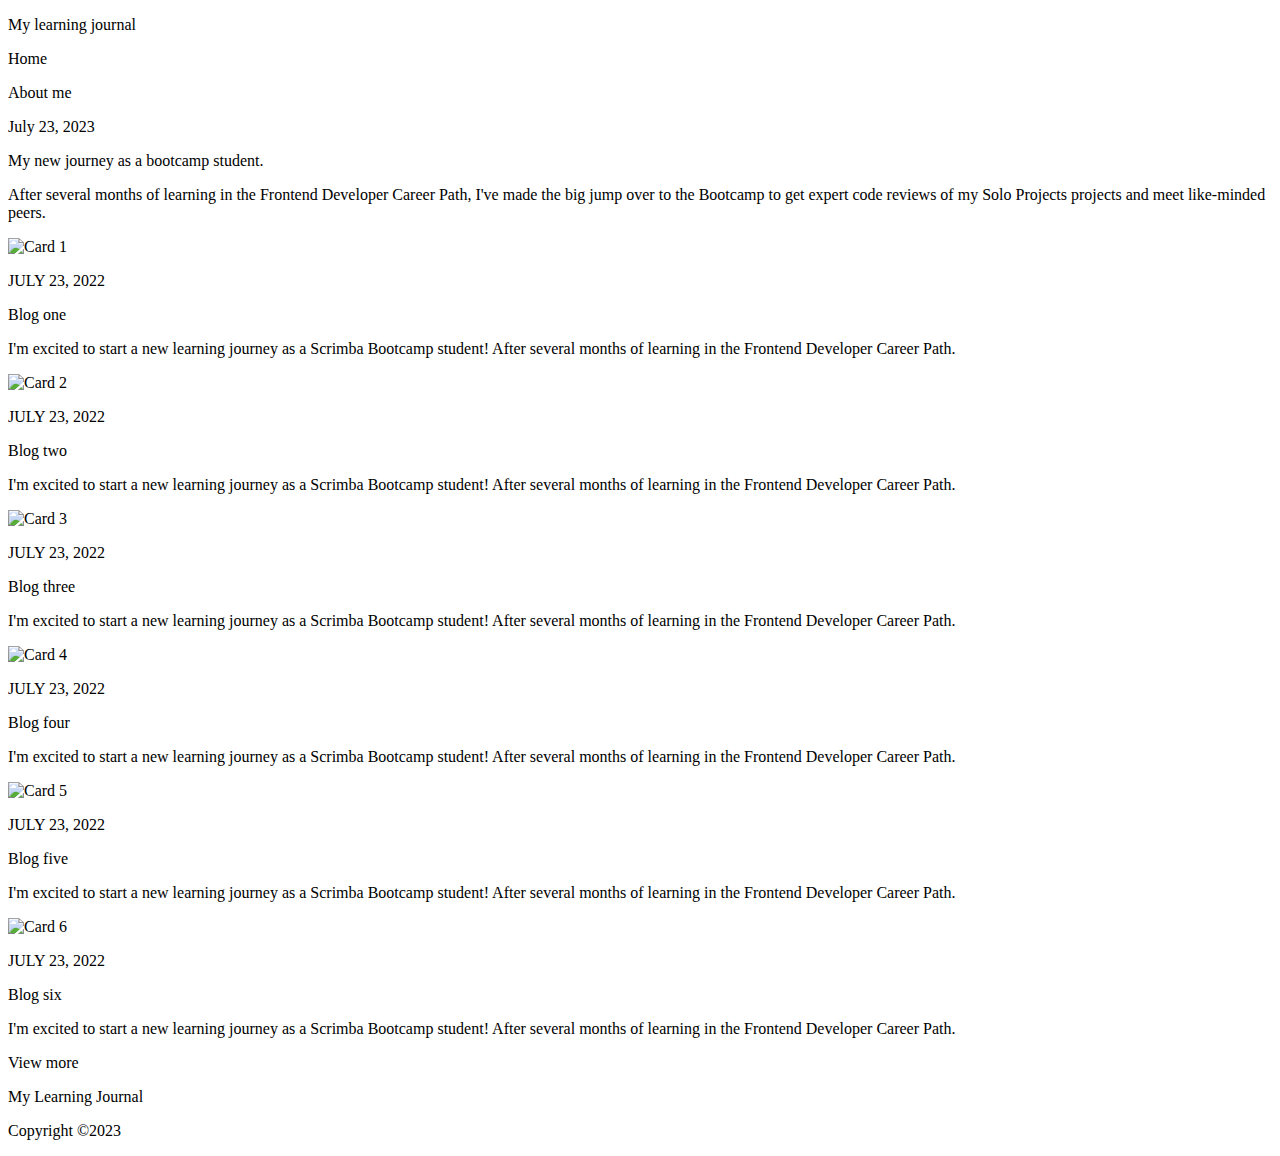
==== index.html @ a9dc9a6c "fdsfsd" ====
<!DOCTYPE html>
<html>
    <head>
        <link href="/Grid/grid/page1/index.css" rel="stylesheet">
        <link rel="stylesheet"
        href="https://cdnjs.cloudflare.com/ajax/libs/font-awesome/6.4.2/css/all.min.css"
        integrity="sha512-z3gLpd7yknf1YoNbCzqRKc4qyor8gaKU1qmn+CShxbuBusANI9QpRohGBreCFkKxLhei6S9CQXFEbbKuqLg0DA=="
        crossorigin="anonymous" 
        referrerpolicy="no-referrer" />
        <meta name="viewport" content="width=device-width, initial-scale=1">
        <link rel="preconnect" href="https://fonts.googleapis.com">
        <link rel="preconnect" href="https://fonts.gstatic.com" crossorigin>
        <link href="https://fonts.googleapis.com/css2?family=Roboto:wght@700&family=Source+Sans+3:wght@400;600;700&display=swap" rel="stylesheet">
    </head>
    <body>
        <header>
            <div class="logvi">
                <div class="logo">
                    <i class="fa-solid fa-message"></i>
                    <p>My learning journal</p>
                </div>
                <div class="navi">
                    <p>Home</p>
                    <p>About me</p>
                </div>
            </div>
        </header>
        <main>
            <div class="promo">
                <div class="promo-text">
                    <p>July 23, 2023</p>
                    <p class="bold">My new journey as a bootcamp student.</p>
                    <p>After several months of learning in the Frontend Developer Career Path, 
                        I've made the big jump over to the Bootcamp to get expert code reviews 
                        of my Solo Projects projects and meet like-minded peers.</p>
                </div>
            </div>
            <div class="grid">
                
                <!-- card 1-->
                <div class="grid-card">
                    <img src="/Grid/grid/images/card1.png" alt="Card 1">
                    <p>JULY 23, 2022</p>
                    <p class="bold">Blog one</p>
                    <p>I'm excited to start a new learning journey as a Scrimba Bootcamp student! 
                        After several months of learning in the Frontend Developer Career Path.</p>
                </div>

                <!-- card 2-->
                <div class="grid-card">
                    <img src="/Grid/grid/images/card2.png" alt="Card 2">
                    <p>JULY 23, 2022</p>
                    <p class="bold">Blog two</p>
                    <p>I'm excited to start a new learning journey as a Scrimba Bootcamp student! 
                        After several months of learning in the Frontend Developer Career Path.</p>
                </div>

                <!-- card 3-->
                <div class="grid-card">
                    <img src="/Grid/grid/images/card3.png" alt="Card 3">
                    <p>JULY 23, 2022</p>
                    <p class="bold">Blog three</p>
                    <p>I'm excited to start a new learning journey as a Scrimba Bootcamp student! 
                        After several months of learning in the Frontend Developer Career Path.</p>
                </div>

                <!-- card 4-->
                <div class="grid-card">
                    <img src="/Grid/grid/images/card4.png" alt="Card 4">
                    <p>JULY 23, 2022</p>
                    <p class="bold">Blog four</p>
                    <p>I'm excited to start a new learning journey as a Scrimba Bootcamp student! 
                        After several months of learning in the Frontend Developer Career Path.</p>
                </div>

                <!-- card 5-->
                <div class="grid-card">
                    <img src="/Grid/grid/images/card5.png" alt="Card 5">
                    <p>JULY 23, 2022</p>
                    <p class="bold">Blog five</p>
                    <p>I'm excited to start a new learning journey as a Scrimba Bootcamp student! 
                        After several months of learning in the Frontend Developer Career Path.</p>
                </div>

                <!-- card 6-->
                <div class="grid-card">
                    <img src="/Grid/grid/images/card6.png" alt="Card 6">
                    <p>JULY 23, 2022</p>
                    <p class="bold">Blog six</p>
                    <p>I'm excited to start a new learning journey as a Scrimba Bootcamp student! 
                        After several months of learning in the Frontend Developer Career Path.</p>
                </div>
            </div>
            <a>View more</a>
        </main>
        
        <footer>
            <div class="footer-text">
                <p class="bold">My Learning Journal</p>
                <p>Copyright ©2023</p>
            </div>
        </footer>

    </body>
</html>
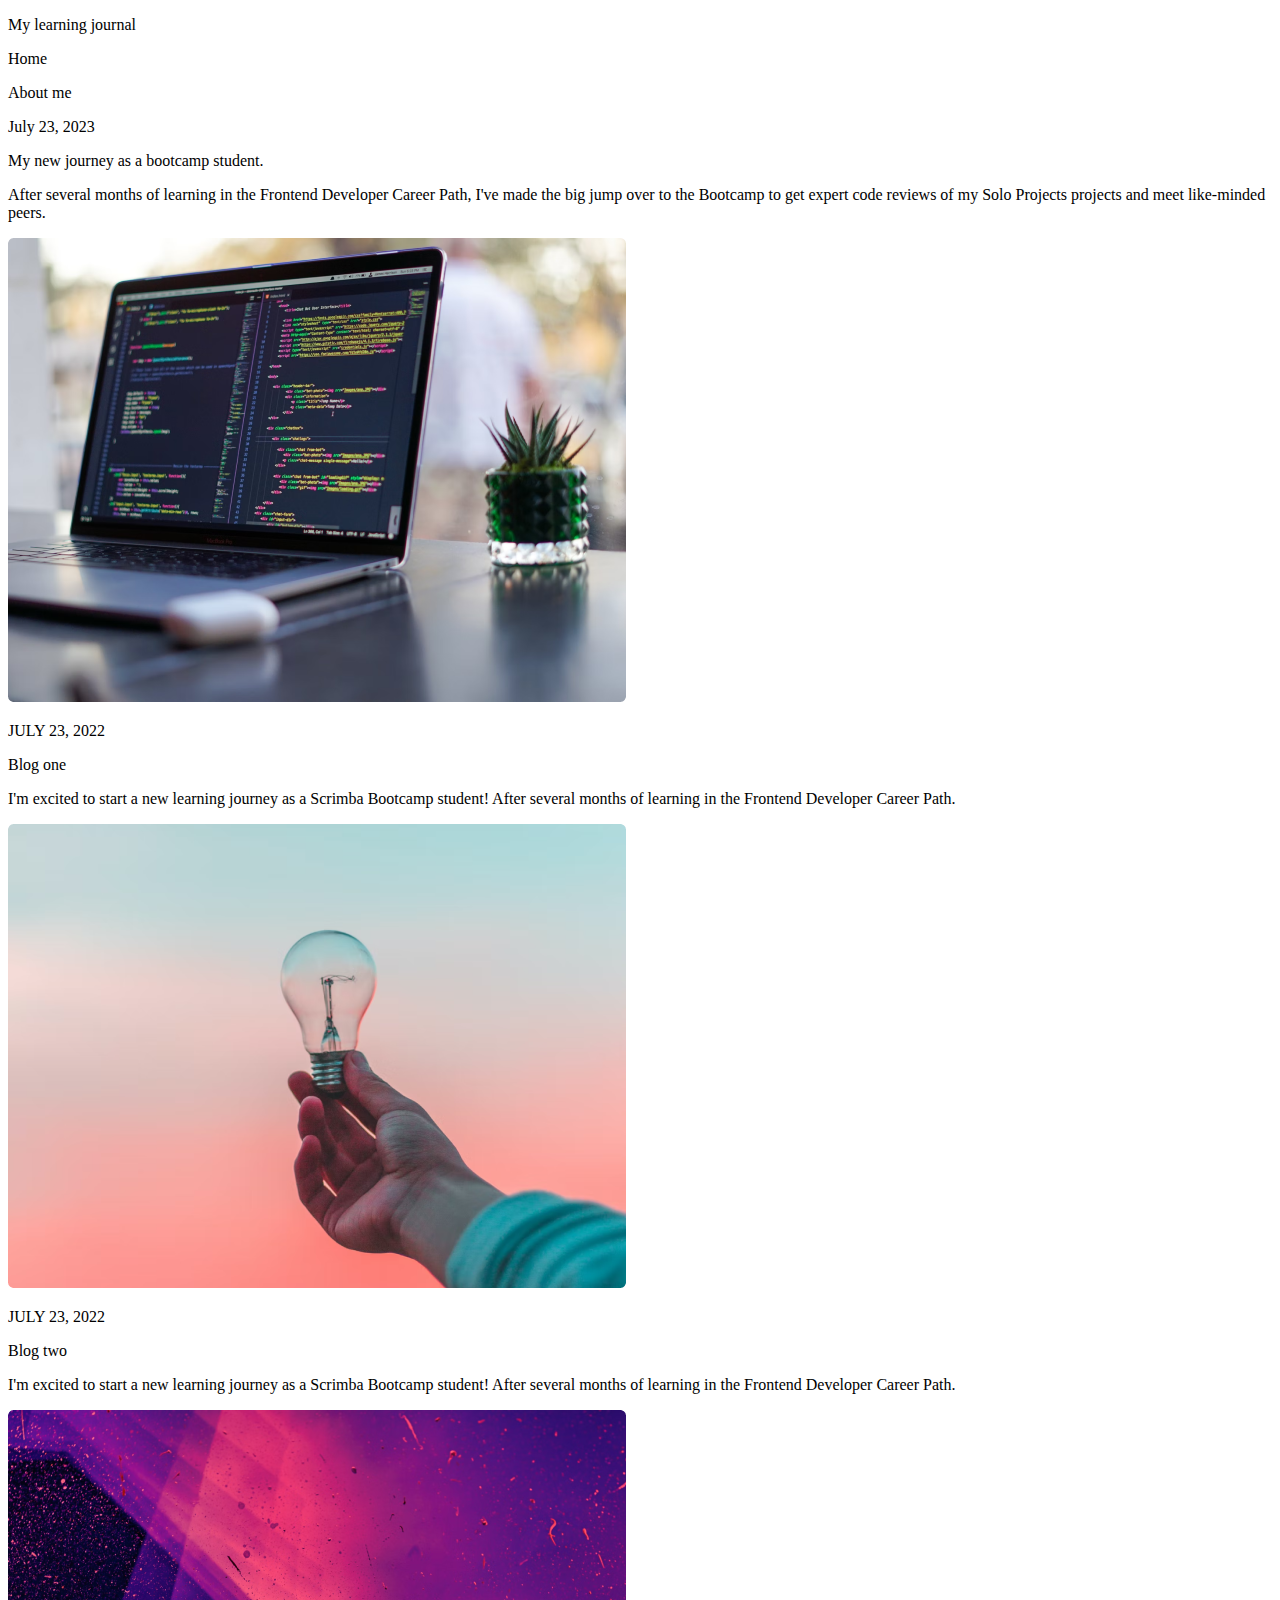
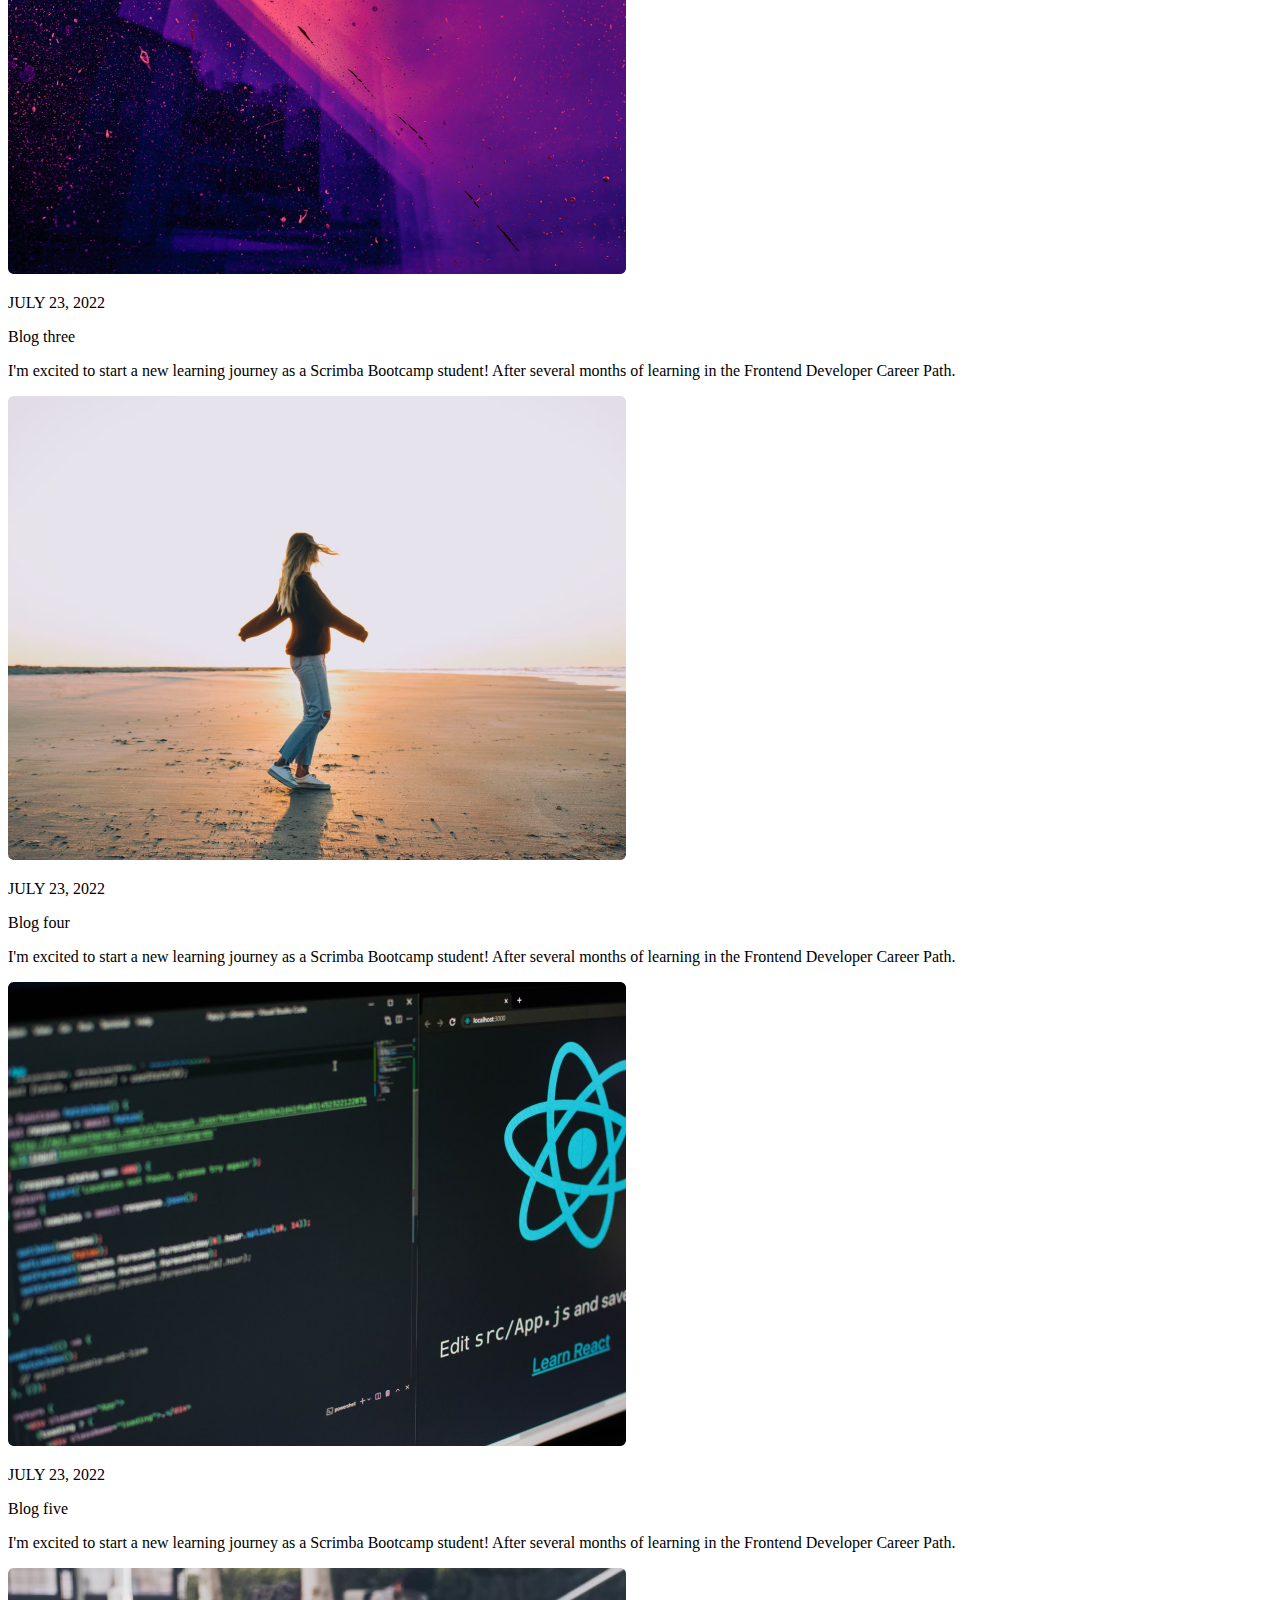
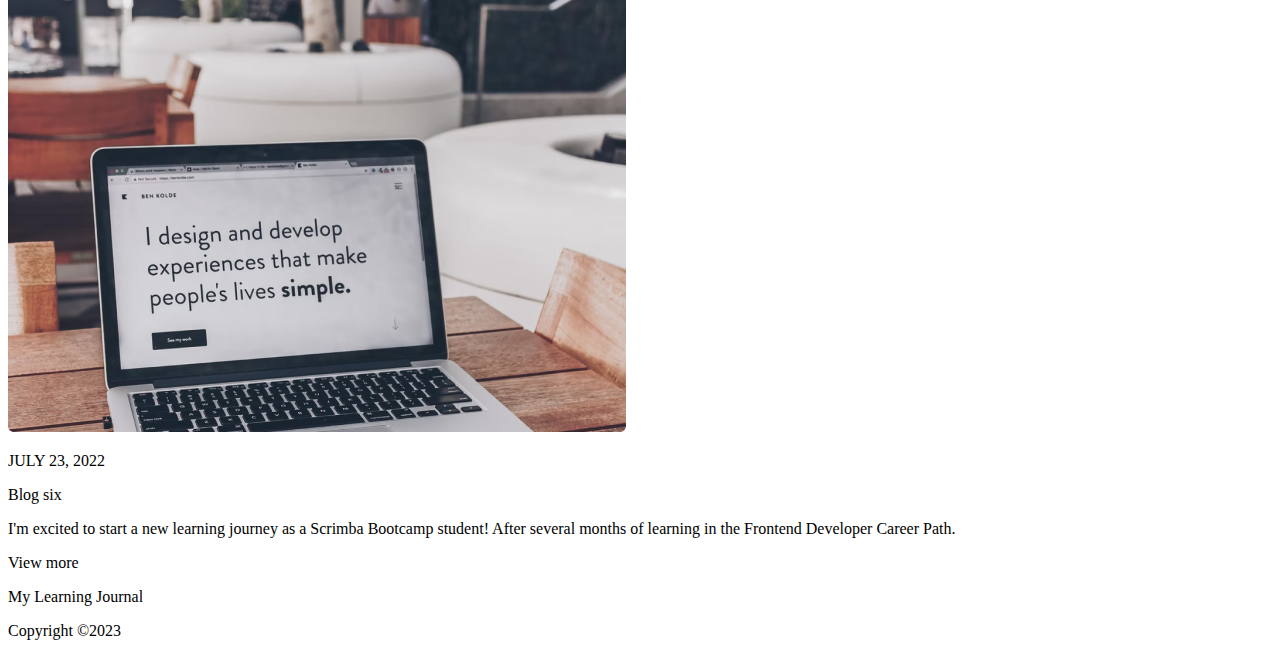
==== commit aad1add1: "Update index.html" ====
--- a/index.html
+++ b/index.html
@@ -1,7 +1,7 @@
 <!DOCTYPE html>
 <html>
     <head>
-        <link href="/Grid/grid/page1/index.css" rel="stylesheet">
+        <link href="/grid/index.css" rel="stylesheet">
         <link rel="stylesheet"
         href="https://cdnjs.cloudflare.com/ajax/libs/font-awesome/6.4.2/css/all.min.css"
         integrity="sha512-z3gLpd7yknf1YoNbCzqRKc4qyor8gaKU1qmn+CShxbuBusANI9QpRohGBreCFkKxLhei6S9CQXFEbbKuqLg0DA=="
@@ -39,7 +39,7 @@
                 
                 <!-- card 1-->
                 <div class="grid-card">
-                    <img src="/Grid/grid/images/card1.png" alt="Card 1">
+                    <img src="/images/card1.png" alt="Card 1">
                     <p>JULY 23, 2022</p>
                     <p class="bold">Blog one</p>
                     <p>I'm excited to start a new learning journey as a Scrimba Bootcamp student! 
@@ -48,7 +48,7 @@
 
                 <!-- card 2-->
                 <div class="grid-card">
-                    <img src="/Grid/grid/images/card2.png" alt="Card 2">
+                    <img src="/images/card2.png" alt="Card 2">
                     <p>JULY 23, 2022</p>
                     <p class="bold">Blog two</p>
                     <p>I'm excited to start a new learning journey as a Scrimba Bootcamp student! 
@@ -57,7 +57,7 @@
 
                 <!-- card 3-->
                 <div class="grid-card">
-                    <img src="/Grid/grid/images/card3.png" alt="Card 3">
+                    <img src="/images/card3.png" alt="Card 3">
                     <p>JULY 23, 2022</p>
                     <p class="bold">Blog three</p>
                     <p>I'm excited to start a new learning journey as a Scrimba Bootcamp student! 
@@ -66,7 +66,7 @@
 
                 <!-- card 4-->
                 <div class="grid-card">
-                    <img src="/Grid/grid/images/card4.png" alt="Card 4">
+                    <img src="/images/card4.png" alt="Card 4">
                     <p>JULY 23, 2022</p>
                     <p class="bold">Blog four</p>
                     <p>I'm excited to start a new learning journey as a Scrimba Bootcamp student! 
@@ -75,7 +75,7 @@
 
                 <!-- card 5-->
                 <div class="grid-card">
-                    <img src="/Grid/grid/images/card5.png" alt="Card 5">
+                    <img src="/images/card5.png" alt="Card 5">
                     <p>JULY 23, 2022</p>
                     <p class="bold">Blog five</p>
                     <p>I'm excited to start a new learning journey as a Scrimba Bootcamp student! 
@@ -84,7 +84,7 @@
 
                 <!-- card 6-->
                 <div class="grid-card">
-                    <img src="/Grid/grid/images/card6.png" alt="Card 6">
+                    <img src="/images/card6.png" alt="Card 6">
                     <p>JULY 23, 2022</p>
                     <p class="bold">Blog six</p>
                     <p>I'm excited to start a new learning journey as a Scrimba Bootcamp student! 
@@ -102,4 +102,4 @@
         </footer>
 
     </body>
-</html>+</html>
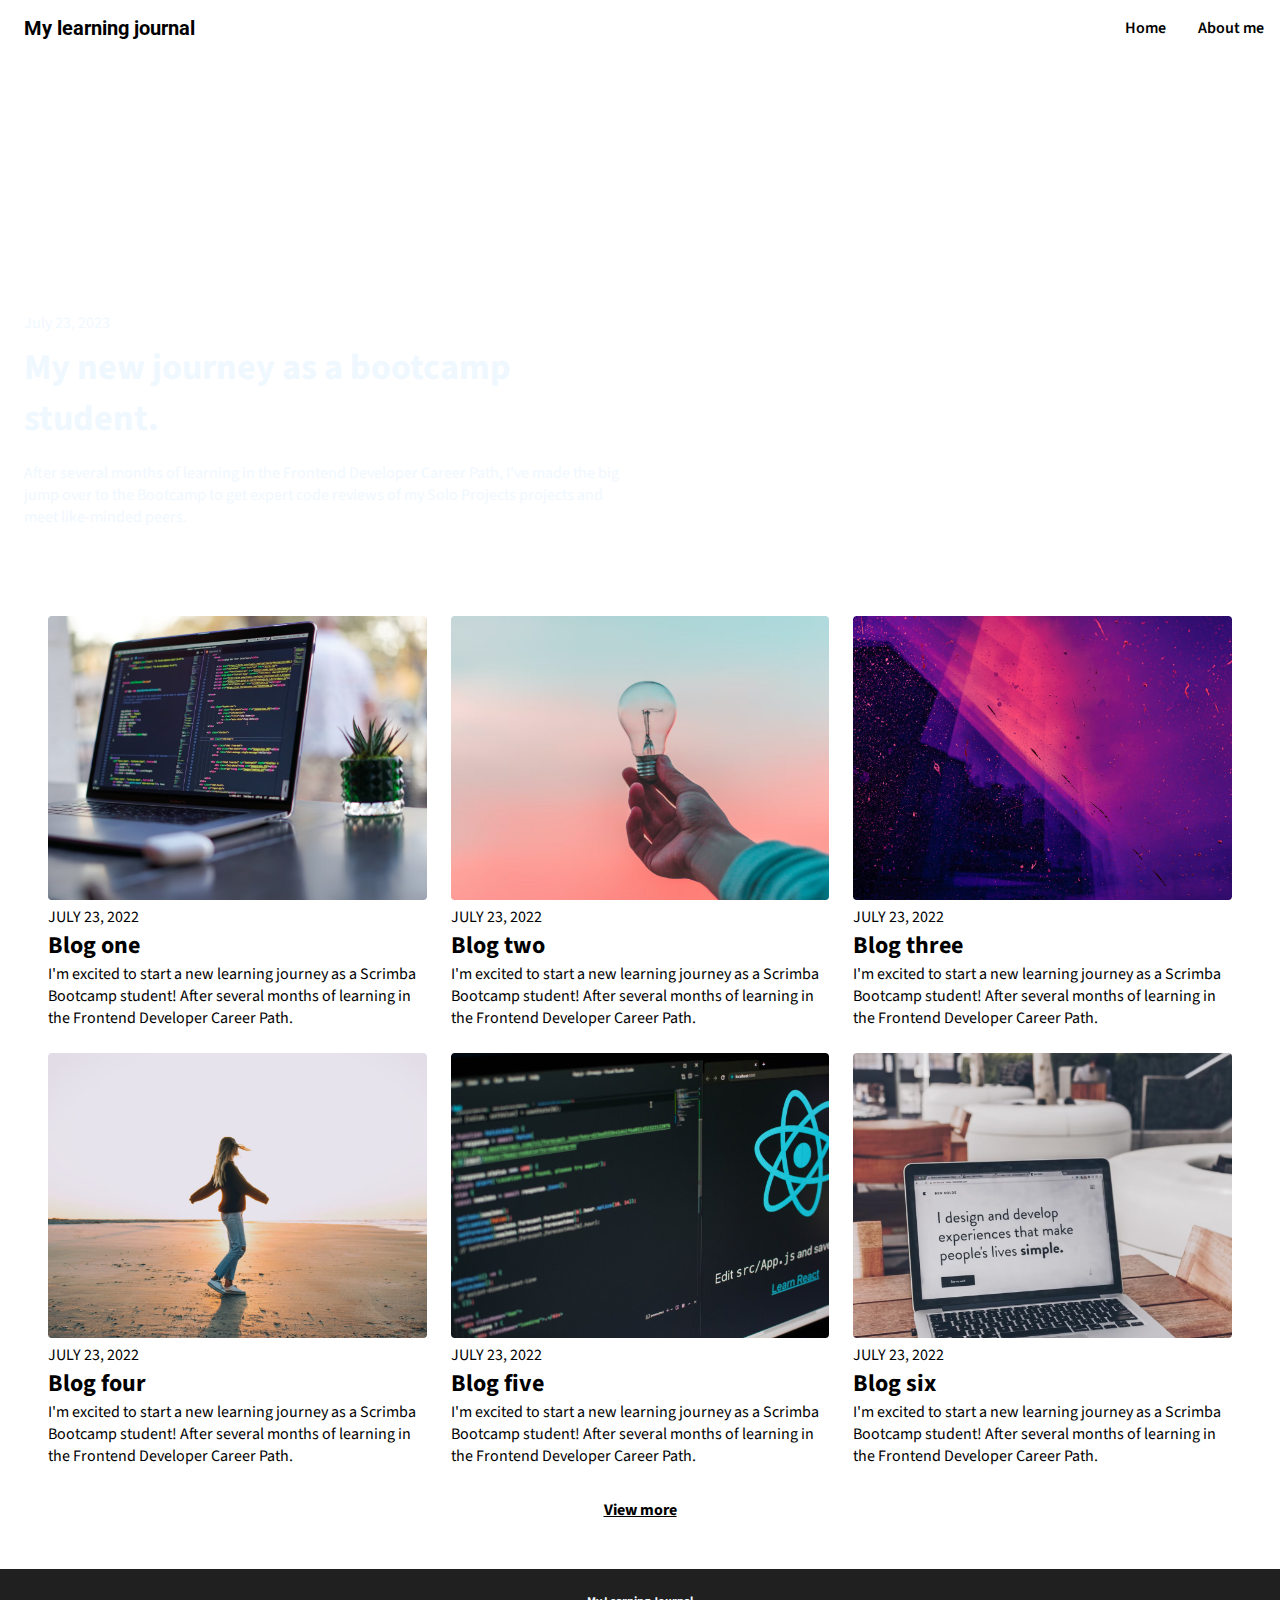
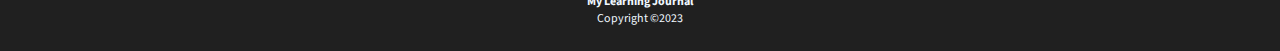
==== commit ff00a3c8: "Update index.html" ====
--- a/index.html
+++ b/index.html
@@ -1,7 +1,7 @@
 <!DOCTYPE html>
 <html>
     <head>
-        <link href="/grid/index.css" rel="stylesheet">
+        <link href="/index.css" rel="stylesheet">
         <link rel="stylesheet"
         href="https://cdnjs.cloudflare.com/ajax/libs/font-awesome/6.4.2/css/all.min.css"
         integrity="sha512-z3gLpd7yknf1YoNbCzqRKc4qyor8gaKU1qmn+CShxbuBusANI9QpRohGBreCFkKxLhei6S9CQXFEbbKuqLg0DA=="
--- a/index.css
+++ b/index.css
@@ -0,0 +1,131 @@
+body{
+    margin: 0;
+    padding: 0;
+    font-family: 'Source Sans 3', sans-serif;
+}
+
+header{
+    padding: 1em;
+}
+
+p{
+    margin: 0;
+}
+
+/*Header*/
+
+.logvi{
+    display: flex;
+    justify-content: space-between;
+    align-items: center;
+}
+
+.logo,
+.navi{
+    display: flex;
+    justify-content: baseline;
+}
+
+.logo{
+    gap: 0.5em;
+}
+
+.navi{
+    gap: 2em;
+}
+
+i{
+    font-size: 1.5em;
+}
+
+/*Main*/
+.promo{
+    background-image: url(/Grid/grid/images/comp.png);
+    background-size: cover;
+    background-position: center;
+    display: grid;
+    grid-template-columns: repeat(2, minmax(200px, 1fr));
+    grid-template-rows: repeat(2, minmax(100px, 1fr));;
+    grid-template-areas: ". ." "text text";
+}
+
+.promo-text{
+    grid-area: text;
+    padding: 0 1.5em 2em;
+}
+
+.promo-text p{
+    margin: 0 0 0.5em;
+    max-width: 600px;
+}
+
+.grid{
+    display: grid;
+    grid-template-columns: repeat(auto-fit, minmax(300px, 1fr));
+    grid-gap: 1.5em;
+    padding: 3em 3em 0;
+}
+
+@media (min-width: 1024px) {
+    .grid{
+        grid-template-columns: repeat(3, minmax(300px, 1fr));
+    }
+}
+
+img{
+    max-width: 100%;
+}
+
+a{
+    display: block;
+    width: fit-content;
+    margin: 2em auto 3em;
+    text-decoration: underline;
+    font-weight: 700;
+}
+
+/*Footer*/
+footer{
+    background: #202020;
+    color: aliceblue;
+}
+
+/*Typography*/
+
+.logo p{
+    font-family: 'Roboto', sans-serif;
+    font-weight: 700;
+    font-size: 1.25rem;
+    margin: 0;
+}
+
+.navi p{
+    font-size: 1rem;
+    font-weight: 600;
+}
+
+.promo-text{
+    font-size: 1rem;
+    color: aliceblue;
+}
+
+.bold{
+    font-weight: 700;
+}
+
+.promo-text .bold{
+    font-size: 2.25rem;
+}
+
+.grid-card .bold{
+    font-size: 1.5rem;
+}
+
+.footer-text{
+    display: block;
+    width: fit-content;
+    margin: 0 auto;
+    font-size: 0.75rem;
+    padding: 2em;
+    text-align: center;
+}